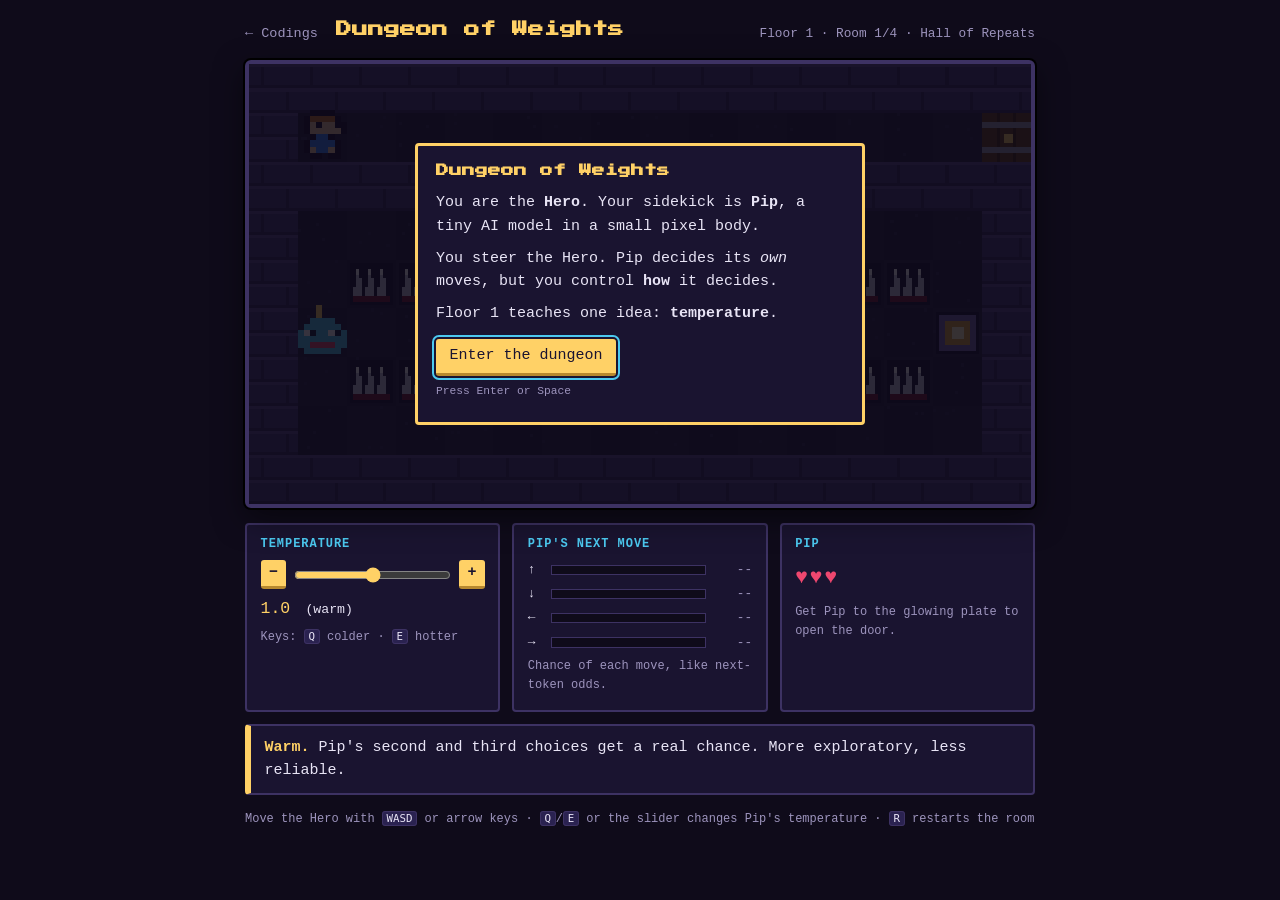
==== ai/index.html @ 31b7919a "add Dungeon of Weights, a pixel game teaching AI temperature (Floor 1) Co-Authored-By: Claude Sonnet" ====
<!DOCTYPE html>
<html lang="en">
<head>
    <meta charset="UTF-8">
    <meta name="viewport" content="width=device-width, initial-scale=1.0">
    <title>Dungeon of Weights — 7imbitz</title>
    <meta name="description" content="A tiny pixel dungeon crawler that teaches how AI models work. Floor 1: temperature.">
    <link rel="preconnect" href="https://fonts.googleapis.com">
    <link rel="preconnect" href="https://fonts.gstatic.com" crossorigin>
    <link href="https://fonts.googleapis.com/css2?family=Press+Start+2P&display=swap" rel="stylesheet">
    <link rel="stylesheet" href="game.css">
</head>
<body>
    <main class="wrap">
        <header class="bar">
            <a class="back" href="../docs/codings.html">&larr; Codings</a>
            <h1>Dungeon of Weights</h1>
            <p class="floor" id="floor-label">Floor 1 &middot; The Cache Cellar</p>
        </header>

        <div class="screen-wrap">
            <canvas id="screen" aria-label="Game screen"></canvas>
            <div class="overlay" id="overlay" hidden>
                <div class="card" role="dialog" aria-modal="true" aria-labelledby="ov-title">
                    <h2 id="ov-title"></h2>
                    <div id="ov-text"></div>
                    <div class="card-actions">
                        <button id="ov-btn" type="button"></button>
                        <a id="ov-link" href="../docs/codings.html" hidden>Back to Codings</a>
                    </div>
                    <p class="card-hint" id="ov-hint">Press Enter</p>
                </div>
            </div>
        </div>

        <section class="hud" aria-label="Controls and status">
            <div class="panel">
                <h3>Temperature</h3>
                <div class="dial">
                    <button type="button" id="t-down" aria-label="Lower temperature">&minus;</button>
                    <input type="range" id="temp" min="0" max="2" step="0.1" value="1" aria-label="Temperature">
                    <button type="button" id="t-up" aria-label="Raise temperature">+</button>
                </div>
                <p class="dial-value"><span id="t-value">1.0</span> <span id="t-label"></span></p>
                <p class="small">Keys: <kbd>Q</kbd> colder &middot; <kbd>E</kbd> hotter</p>
            </div>

            <div class="panel">
                <h3>Pip's next move</h3>
                <div class="bars" id="bars"></div>
                <p class="small">Chance of each move, like next-token odds.</p>
            </div>

            <div class="panel">
                <h3>Pip</h3>
                <p class="hp" id="hp" aria-live="polite"></p>
                <p class="small" id="objective"></p>
            </div>
        </section>

        <section class="note" id="note" aria-live="polite"></section>

        <div class="dpad" aria-label="Touch controls">
            <button type="button" data-dx="0" data-dy="-1" aria-label="Up">&uarr;</button>
            <button type="button" data-dx="-1" data-dy="0" aria-label="Left">&larr;</button>
            <button type="button" data-dx="0" data-dy="1" aria-label="Down">&darr;</button>
            <button type="button" data-dx="1" data-dy="0" aria-label="Right">&rarr;</button>
        </div>

        <p class="keys">Move the Hero with <kbd>WASD</kbd> or arrow keys &middot; <kbd>Q</kbd>/<kbd>E</kbd> or the slider changes Pip's temperature &middot; <kbd>R</kbd> restarts the room</p>
    </main>

    <script src="logic.js"></script>
    <script src="game.js"></script>
</body>
</html>
---- ai/game.css ----
:root {
    --bg: #0f0b1a;
    --panel: #1a1430;
    --panel-border: #3d3263;
    --text: #e8e4f5;
    --muted: #9d94bd;
    --accent: #ffd166;
    --cyan: #4cc9f0;
    --red: #ef476f;
    --green: #06d6a0;
}

* { box-sizing: border-box; }

body {
    margin: 0;
    background: var(--bg);
    color: var(--text);
    font-family: "SFMono-Regular", Consolas, "Liberation Mono", Menlo, monospace;
    font-size: 15px;
    line-height: 1.55;
}

.wrap {
    max-width: 820px;
    margin: 0 auto;
    padding: 1.2em 1em 3em;
}

.bar {
    display: flex;
    flex-wrap: wrap;
    align-items: baseline;
    gap: 0.4em 1.2em;
    margin-bottom: 1em;
}

.bar h1 {
    font-family: "Press Start 2P", monospace;
    font-size: 1.05em;
    margin: 0;
    color: var(--accent);
    flex: 1 1 auto;
    line-height: 1.5;
}

.back { color: var(--muted); text-decoration: none; font-size: 0.9em; }
.back:hover { color: var(--cyan); text-decoration: underline; }
.floor { margin: 0; color: var(--muted); font-size: 0.85em; }

/* ---------- screen ---------- */
.screen-wrap {
    position: relative;
    border: 4px solid var(--panel-border);
    border-radius: 6px;
    background: #000;
    box-shadow: 0 0 0 2px #000, 0 10px 30px rgba(0, 0, 0, 0.5);
}

#screen {
    display: block;
    width: 100%;
    height: auto;
    aspect-ratio: 16 / 9;
    image-rendering: pixelated;
    image-rendering: crisp-edges;
    image-rendering: pixelated;
}

.overlay {
    position: absolute;
    inset: 0;
    display: flex;
    align-items: center;
    justify-content: center;
    padding: 0.8em;
    background: rgba(10, 7, 20, 0.82);
}

.overlay[hidden] { display: none; }

.card {
    max-width: 30em;
    max-height: 100%;
    overflow-y: auto;
    background: var(--panel);
    border: 3px solid var(--accent);
    border-radius: 4px;
    padding: 1em 1.2em;
}

.card h2 {
    font-family: "Press Start 2P", monospace;
    font-size: 0.85em;
    line-height: 1.6;
    color: var(--accent);
    margin: 0 0 0.8em;
}

.card p { margin: 0.6em 0; }
.card .tip { color: var(--cyan); }

.card-actions {
    display: flex;
    align-items: center;
    gap: 1em;
    margin-top: 0.9em;
}

.card-actions a { color: var(--muted); font-size: 0.9em; }
.card-actions a:hover { color: var(--cyan); }
.card-actions a[hidden] { display: none; }
.card-hint { margin: 0.5em 0 0; font-size: 0.75em; color: var(--muted); }

button {
    font: inherit;
    color: #1a1430;
    background: var(--accent);
    border: 0;
    border-bottom: 3px solid #b8892f;
    border-radius: 3px;
    padding: 0.35em 0.9em;
    cursor: pointer;
}

button:hover { background: #ffe08f; }
button:active { transform: translateY(2px); border-bottom-width: 1px; }
button:focus-visible, input:focus-visible, a:focus-visible { outline: 2px solid var(--cyan); outline-offset: 2px; }

/* ---------- HUD ---------- */
.hud {
    display: grid;
    grid-template-columns: repeat(3, 1fr);
    gap: 0.8em;
    margin-top: 1em;
}

.panel {
    background: var(--panel);
    border: 2px solid var(--panel-border);
    border-radius: 4px;
    padding: 0.7em 0.9em;
}

.panel h3 {
    margin: 0 0 0.5em;
    font-size: 0.8em;
    text-transform: uppercase;
    letter-spacing: 0.08em;
    color: var(--cyan);
}

.panel p { margin: 0.4em 0; }
.small { font-size: 0.8em; color: var(--muted); }

.dial { display: flex; align-items: center; gap: 0.4em; }
.dial button { padding: 0.1em 0.55em; font-weight: bold; }
.dial input[type="range"] { flex: 1; min-width: 0; accent-color: var(--accent); }
.dial-value { font-size: 1.1em; color: var(--accent); }
.dial-value #t-label { font-size: 0.8em; color: var(--text); margin-left: 0.4em; }

kbd {
    background: #2a2250;
    border: 1px solid var(--panel-border);
    border-radius: 3px;
    padding: 0 0.35em;
    font-size: 0.9em;
    color: var(--text);
}

.bars { display: grid; gap: 0.3em; }

.bar-row {
    display: grid;
    grid-template-columns: 1.4em 1fr 3.2em;
    align-items: center;
    gap: 0.4em;
    font-size: 0.85em;
}

.bar-track {
    height: 0.8em;
    background: #0f0b1a;
    border: 1px solid var(--panel-border);
}

.bar-fill {
    height: 100%;
    width: 0;
    background: var(--cyan);
    transition: width 0.15s;
}

.bar-row.wall .bar-fill { background: #6b6290; }
.bar-row.spike .bar-fill { background: var(--red); }
.bar-row.best .bar-fill { background: var(--green); }
.bar-row .pct { text-align: right; color: var(--muted); }
.bar-row .tag { grid-column: 2 / 4; font-size: 0.7em; color: var(--muted); margin-top: -0.2em; }

.hp { font-size: 1.4em; color: var(--red); margin: 0.2em 0; letter-spacing: 0.1em; }

.note {
    margin-top: 0.8em;
    min-height: 4.6em;
    background: var(--panel);
    border: 2px solid var(--panel-border);
    border-left: 6px solid var(--accent);
    border-radius: 4px;
    padding: 0.7em 0.9em;
}

.note.good { border-left-color: var(--green); }
.note.bad { border-left-color: var(--red); }
.note strong { color: var(--accent); }

.keys { color: var(--muted); font-size: 0.8em; margin-top: 1.2em; }

/* touch d-pad: only shown on devices without hover */
.dpad {
    display: none;
    grid-template-columns: repeat(3, 3.2em);
    grid-template-areas: ". up ." "left down right";
    gap: 0.4em;
    justify-content: center;
    margin-top: 1em;
}

.dpad button { padding: 0.7em 0; font-size: 1.1em; }
.dpad button[aria-label="Up"] { grid-area: up; }
.dpad button[aria-label="Left"] { grid-area: left; }
.dpad button[aria-label="Down"] { grid-area: down; }
.dpad button[aria-label="Right"] { grid-area: right; }

@media (hover: none) {
    .dpad { display: grid; }
}

@media (max-width: 640px) {
    .hud { grid-template-columns: 1fr; }
    body { font-size: 14px; }
}
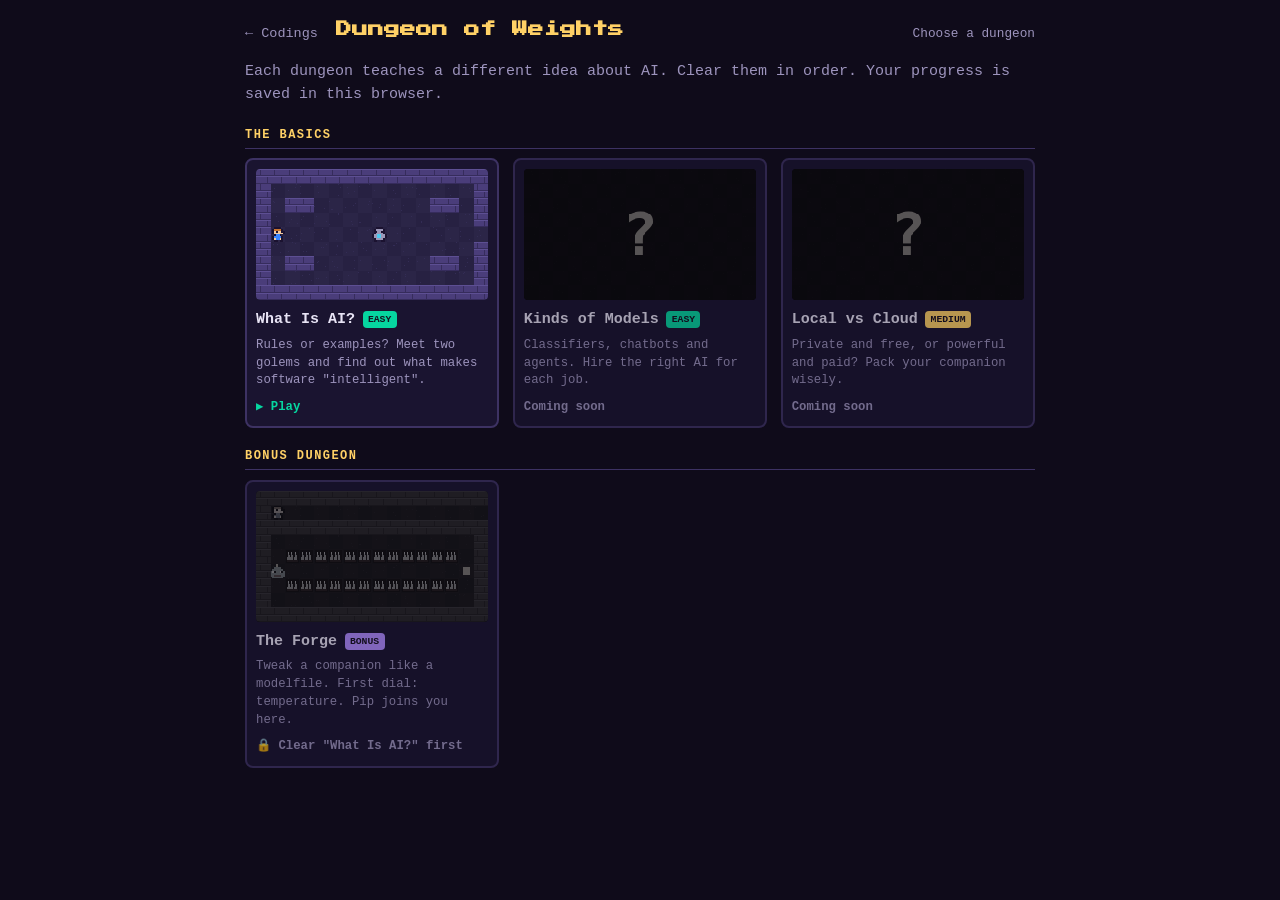
==== commit b9226c5c: "add dungeon hub and What Is AI? dungeon; move temperature floor to bonus Forge Co-Authored-By: Claud" ====
--- a/ai/index.html
+++ b/ai/index.html
@@ -4,7 +4,7 @@
     <meta charset="UTF-8">
     <meta name="viewport" content="width=device-width, initial-scale=1.0">
     <title>Dungeon of Weights — 7imbitz</title>
-    <meta name="description" content="A tiny pixel dungeon crawler that teaches how AI models work. Floor 1: temperature.">
+    <meta name="description" content="A tiny pixel dungeon crawler that teaches how AI works: what AI is, kinds of models, local vs cloud, and how to tweak a model.">
     <link rel="preconnect" href="https://fonts.googleapis.com">
     <link rel="preconnect" href="https://fonts.gstatic.com" crossorigin>
     <link href="https://fonts.googleapis.com/css2?family=Press+Start+2P&display=swap" rel="stylesheet">
@@ -13,64 +13,82 @@
 <body>
     <main class="wrap">
         <header class="bar">
-            <a class="back" href="../docs/codings.html">&larr; Codings</a>
+            <a class="back" id="back-link" href="../docs/codings.html">&larr; Codings</a>
+            <button class="back-btn" id="to-hub" type="button" hidden>&larr; Dungeons</button>
             <h1>Dungeon of Weights</h1>
-            <p class="floor" id="floor-label">Floor 1 &middot; The Cache Cellar</p>
+            <p class="floor" id="floor-label">Choose a dungeon</p>
         </header>
 
-        <div class="screen-wrap">
-            <canvas id="screen" aria-label="Game screen"></canvas>
-            <div class="overlay" id="overlay" hidden>
-                <div class="card" role="dialog" aria-modal="true" aria-labelledby="ov-title">
-                    <h2 id="ov-title"></h2>
-                    <div id="ov-text"></div>
-                    <div class="card-actions">
-                        <button id="ov-btn" type="button"></button>
-                        <a id="ov-link" href="../docs/codings.html" hidden>Back to Codings</a>
+        <!-- ================= HUB ================= -->
+        <section id="hub" class="hub" aria-label="Dungeon select">
+            <p class="hub-intro">Each dungeon teaches a different idea about AI. Clear them in order. Your progress is saved in this browser.</p>
+            <div id="hub-groups"></div>
+        </section>
+
+        <!-- ================= GAME ================= -->
+        <div id="game" hidden>
+            <div class="screen-wrap" id="screen-wrap">
+                <canvas id="screen" aria-label="Game screen"></canvas>
+                <div class="overlay" id="overlay" hidden>
+                    <div class="card" role="dialog" aria-modal="true" aria-labelledby="ov-title">
+                        <h2 id="ov-title"></h2>
+                        <div id="ov-text"></div>
+                        <div class="card-actions">
+                            <button id="ov-btn" type="button"></button>
+                        </div>
+                        <p class="card-hint" id="ov-hint">Press Enter</p>
                     </div>
-                    <p class="card-hint" id="ov-hint">Press Enter</p>
                 </div>
-            </div>
-        </div>
-
-        <section class="hud" aria-label="Controls and status">
-            <div class="panel">
-                <h3>Temperature</h3>
-                <div class="dial">
-                    <button type="button" id="t-down" aria-label="Lower temperature">&minus;</button>
-                    <input type="range" id="temp" min="0" max="2" step="0.1" value="1" aria-label="Temperature">
-                    <button type="button" id="t-up" aria-label="Raise temperature">+</button>
-                </div>
-                <p class="dial-value"><span id="t-value">1.0</span> <span id="t-label"></span></p>
-                <p class="small">Keys: <kbd>Q</kbd> colder &middot; <kbd>E</kbd> hotter</p>
+                <div class="puzzle" id="puzzle" hidden></div>
             </div>
 
-            <div class="panel">
-                <h3>Pip's next move</h3>
-                <div class="bars" id="bars"></div>
-                <p class="small">Chance of each move, like next-token odds.</p>
+            <section class="hud" id="hud" aria-label="Controls and status">
+                <div class="panel" id="panel-dial">
+                    <h3>Temperature</h3>
+                    <div class="dial">
+                        <button type="button" id="t-down" aria-label="Lower temperature">&minus;</button>
+                        <input type="range" id="temp" min="0" max="2" step="0.1" value="0" aria-label="Temperature">
+                        <button type="button" id="t-up" aria-label="Raise temperature">+</button>
+                    </div>
+                    <p class="dial-value"><span id="t-value">0.0</span> <span id="t-label"></span></p>
+                    <p class="small">Keys: <kbd>Q</kbd> colder &middot; <kbd>E</kbd> hotter</p>
+                </div>
+
+                <div class="panel" id="panel-bars">
+                    <h3>Pip's next move</h3>
+                    <div class="bars" id="bars"></div>
+                    <p class="small">Chance of each move, like next-token odds.</p>
+                </div>
+
+                <div class="panel" id="panel-pip">
+                    <h3 id="pip-title">Pip</h3>
+                    <p class="hp" id="hp" aria-live="polite"></p>
+                    <p class="small" id="objective"></p>
+                </div>
+            </section>
+
+            <section class="note" id="note" aria-live="polite"></section>
+
+            <section class="panel log-panel" id="log-panel" aria-label="Pip's decision log">
+                <h3>Why Pip chose that</h3>
+                <ol class="log" id="log"></ol>
+                <p class="small">Each line shows the chance Pip had of picking that move and how it ranked. Low temperature means mostly 1st choices. High temperature means more 2nd to 4th.</p>
+            </section>
+
+            <div class="dpad" aria-label="Touch controls">
+                <button type="button" data-dx="0" data-dy="-1" aria-label="Up">&uarr;</button>
+                <button type="button" data-dx="-1" data-dy="0" aria-label="Left">&larr;</button>
+                <button type="button" data-dx="0" data-dy="1" aria-label="Down">&darr;</button>
+                <button type="button" data-dx="1" data-dy="0" aria-label="Right">&rarr;</button>
             </div>
 
-            <div class="panel">
-                <h3>Pip</h3>
-                <p class="hp" id="hp" aria-live="polite"></p>
-                <p class="small" id="objective"></p>
-            </div>
-        </section>
-
-        <section class="note" id="note" aria-live="polite"></section>
-
-        <div class="dpad" aria-label="Touch controls">
-            <button type="button" data-dx="0" data-dy="-1" aria-label="Up">&uarr;</button>
-            <button type="button" data-dx="-1" data-dy="0" aria-label="Left">&larr;</button>
-            <button type="button" data-dx="0" data-dy="1" aria-label="Down">&darr;</button>
-            <button type="button" data-dx="1" data-dy="0" aria-label="Right">&rarr;</button>
+            <p class="keys">Move the Hero with <kbd>WASD</kbd> or arrow keys &middot; walk into a golem to challenge it<span id="keys-dial"> &middot; <kbd>Q</kbd>/<kbd>E</kbd> or the slider changes Pip's temperature</span> &middot; <kbd>R</kbd> restarts the room</p>
         </div>
-
-        <p class="keys">Move the Hero with <kbd>WASD</kbd> or arrow keys &middot; <kbd>Q</kbd>/<kbd>E</kbd> or the slider changes Pip's temperature &middot; <kbd>R</kbd> restarts the room</p>
     </main>
 
     <script src="logic.js"></script>
+    <script src="puzzles.js"></script>
+    <script src="puzzle-ui.js"></script>
     <script src="game.js"></script>
 </body>
 </html>
--- a/ai/game.css
+++ b/ai/game.css
@@ -99,6 +99,8 @@
 
 .card p { margin: 0.6em 0; }
 .card .tip { color: var(--cyan); }
+.card b { color: var(--accent); }
+.card i { color: var(--cyan); font-style: normal; font-weight: bold; }
 
 .card-actions {
     display: flex;
@@ -213,7 +215,221 @@
 .note.bad { border-left-color: var(--red); }
 .note strong { color: var(--accent); }
 
+.log-panel { margin-top: 0.8em; }
+
+.log {
+    list-style: none;
+    margin: 0.2em 0 0.6em;
+    padding: 0;
+    font-size: 0.85em;
+}
+
+.log li {
+    margin: 0;
+    padding: 0.15em 0.5em;
+    border-left: 4px solid var(--panel-border);
+    color: var(--muted);
+}
+
+.log li:nth-child(odd) { background: rgba(255, 255, 255, 0.03); }
+.log li.top { border-left-color: var(--green); color: var(--text); }
+.log li.alt { border-left-color: var(--accent); color: var(--text); }
+.log li.bad { border-left-color: var(--red); color: var(--text); }
+.log li.empty { border-left-color: transparent; }
+
 .keys { color: var(--muted); font-size: 0.8em; margin-top: 1.2em; }
+
+/* ---------- header extras ---------- */
+.back-btn {
+    background: transparent;
+    color: var(--muted);
+    border: 1px solid var(--panel-border);
+    border-bottom-width: 1px;
+    padding: 0.1em 0.7em;
+    font-size: 0.85em;
+}
+.back-btn:hover { background: #2a2250; color: var(--text); }
+.back-btn[hidden], .back[hidden] { display: none; }
+
+/* ---------- dungeon hub ---------- */
+.hub[hidden] { display: none; }
+.hub-intro { color: var(--muted); margin: 0 0 1.2em; }
+
+.group-title {
+    font-size: 0.8em;
+    letter-spacing: 0.12em;
+    text-transform: uppercase;
+    color: var(--accent);
+    border-bottom: 1px solid var(--panel-border);
+    padding-bottom: 0.3em;
+    margin: 1.6em 0 0.8em;
+}
+
+.cards {
+    display: grid;
+    grid-template-columns: repeat(auto-fill, minmax(230px, 1fr));
+    gap: 0.9em;
+}
+
+.dcard {
+    display: flex;
+    flex-direction: column;
+    text-align: left;
+    gap: 0.35em;
+    padding: 0.6em;
+    color: var(--text);
+    background: var(--panel);
+    border: 2px solid var(--panel-border);
+    border-bottom-width: 2px;
+    border-radius: 8px;
+    cursor: pointer;
+    font: inherit;
+}
+
+.dcard:hover:not(:disabled) { border-color: var(--accent); background: #211a3d; transform: translateY(-2px); }
+.dcard:active:not(:disabled) { transform: translateY(0); border-bottom-width: 2px; }
+.dcard:disabled { cursor: not-allowed; opacity: 0.7; }
+
+.dcard .thumb {
+    width: 100%;
+    height: auto;
+    aspect-ratio: 16 / 9;
+    margin: 0 0 0.2em;
+    border-radius: 4px;
+    image-rendering: pixelated;
+    background: #000;
+}
+
+.dcard.is-locked .thumb, .dcard.is-soon .thumb { filter: grayscale(0.9) brightness(0.55); }
+
+.dcard h3 { margin: 0; font-size: 1em; letter-spacing: 0; text-transform: none; color: var(--text); display: flex; align-items: center; gap: 0.5em; flex-wrap: wrap; }
+.dcard .blurb { margin: 0; font-size: 0.82em; color: var(--muted); line-height: 1.45; }
+.dcard .status { margin: 0.2em 0 0; font-size: 0.82em; font-weight: bold; }
+.status.cleared { color: var(--accent); }
+.status.ready { color: var(--green); }
+.status.locked, .status.soon { color: var(--muted); }
+
+.badge {
+    font-size: 0.65em;
+    font-weight: bold;
+    padding: 0.1em 0.55em;
+    border-radius: 4px;
+    text-transform: uppercase;
+    color: #14101f;
+}
+.badge.easy { background: var(--green); }
+.badge.medium { background: var(--accent); }
+.badge.hard { background: var(--red); color: #fff; }
+.badge.bonus { background: #b18cff; }
+
+/* ---------- puzzle panel (replaces the canvas while open) ---------- */
+.screen-wrap.puzzle-open #screen { display: none; }
+.puzzle[hidden] { display: none; }
+
+.puzzle {
+    background: var(--panel);
+    padding: 1em;
+    max-height: 80vh;
+    overflow-y: auto;
+}
+
+.puz-head { display: flex; align-items: center; justify-content: space-between; gap: 1em; }
+.puz-head h2 { font-family: "Press Start 2P", monospace; font-size: 0.85em; line-height: 1.6; color: var(--accent); margin: 0; }
+.puz-intro { margin: 0.6em 0 1em; color: var(--text); font-size: 0.92em; }
+.puz-intro b { color: var(--accent); }
+
+.puz-grid { display: grid; grid-template-columns: 1fr 1fr; gap: 1.2em; }
+.puz-col h3 { margin: 0 0 0.5em; font-size: 0.8em; text-transform: uppercase; letter-spacing: 0.08em; color: var(--cyan); }
+
+.ghost {
+    background: transparent;
+    color: var(--text);
+    border: 1px solid var(--panel-border);
+    border-bottom-width: 1px;
+    padding: 0.2em 0.7em;
+}
+.ghost:hover:not(:disabled) { background: #2a2250; }
+.ghost.small { padding: 0 0.5em; }
+button:disabled { opacity: 0.45; cursor: not-allowed; }
+
+button.go {
+    background: var(--green);
+    border-bottom-color: #04936f;
+    margin: 0.6em 0;
+}
+button.go:hover:not(:disabled) { background: #3ee8bf; }
+
+.cr-grid { display: grid; grid-template-columns: repeat(auto-fill, minmax(64px, 1fr)); gap: 0.4em; }
+.cr-grid.small { grid-template-columns: repeat(auto-fill, minmax(52px, 1fr)); margin: 0.6em 0; }
+
+.cr {
+    display: flex;
+    flex-direction: column;
+    align-items: center;
+    gap: 0.15em;
+    padding: 0.3em 0.2em;
+    background: #120d22;
+    border: 2px solid var(--panel-border);
+    border-radius: 6px;
+    color: var(--text);
+    font: inherit;
+    cursor: default;
+}
+button.cr { cursor: pointer; border-bottom-width: 2px; }
+button.cr:hover { border-color: var(--accent); background: #2a2250; }
+button.cr.picked:hover { background: #352b66; }
+.cr.picked { border-color: var(--accent); background: #2a2250; }
+.cr.ok { border-color: var(--green); }
+.cr.wrong { border-color: var(--red); background: #2a1020; }
+.cr-canvas { width: 44px; height: 44px; margin: 0; image-rendering: pixelated; }
+.cr-note { font-size: 0.65em; color: var(--muted); }
+.cr.wrong .cr-note { color: var(--red); }
+.cr.ok .cr-note { color: var(--green); }
+
+.chip { font-size: 0.62em; font-weight: bold; padding: 0 0.4em; border-radius: 3px; text-transform: uppercase; color: #14101f; }
+.chip-bad { background: var(--red); color: #fff; }
+.chip-ok { background: var(--green); }
+
+.rules-list { display: grid; gap: 0.5em; margin-bottom: 0.6em; }
+.rule-row { display: flex; flex-wrap: wrap; align-items: center; gap: 0.4em; font-size: 0.88em; }
+.rule-row select {
+    font: inherit;
+    background: #120d22;
+    color: var(--text);
+    border: 1px solid var(--panel-border);
+    border-radius: 3px;
+    padding: 0.15em 0.3em;
+}
+.rule-row .then { color: var(--red); font-weight: bold; }
+.rule-actions { display: flex; align-items: center; gap: 0.6em; flex-wrap: wrap; margin: 0.4em 0; }
+
+.puz-result { margin-top: 0.8em; }
+.puz-result p { margin: 0.5em 0; }
+.score { font-weight: bold; font-size: 1.05em; }
+.score.good { color: var(--green); }
+.score.bad { color: var(--red); }
+.compare { background: #120d22; border-left: 4px solid var(--accent); padding: 0.5em 0.7em; font-size: 0.88em; }
+.attempts { margin: 0.4em 0; padding-left: 1.2em; font-size: 0.85em; color: var(--muted); }
+
+.weights { display: grid; gap: 0.25em; margin: 0.4em 0; }
+.w-row { display: grid; grid-template-columns: 4.5em 1fr 3em; align-items: center; gap: 0.5em; font-size: 0.85em; }
+.w-track { height: 0.8em; background: #0f0b1a; border: 1px solid var(--panel-border); }
+.w-fill { height: 100%; }
+.w-fill.pos { background: var(--green); }
+.w-fill.neg { background: var(--red); }
+.w-val { text-align: right; color: var(--muted); }
+
+.quiz { display: grid; gap: 0.6em; }
+.q { background: #120d22; border: 2px solid var(--panel-border); border-radius: 6px; padding: 0.6em 0.8em; }
+.q.ok { border-color: var(--green); }
+.q.wrong { border-color: var(--red); }
+.q-text { margin: 0 0 0.4em; }
+.q-btns { display: flex; gap: 0.5em; flex-wrap: wrap; }
+.q-why { margin: 0.5em 0 0; font-size: 0.85em; color: var(--muted); }
+
+/* HUD variant for dungeons without Pip */
+.hud.solo { grid-template-columns: 1fr; }
+[hidden] { display: none !important; }
 
 /* touch d-pad: only shown on devices without hover */
 .dpad {
@@ -237,5 +453,6 @@
 
 @media (max-width: 640px) {
     .hud { grid-template-columns: 1fr; }
+    .puz-grid { grid-template-columns: 1fr; }
     body { font-size: 14px; }
 }
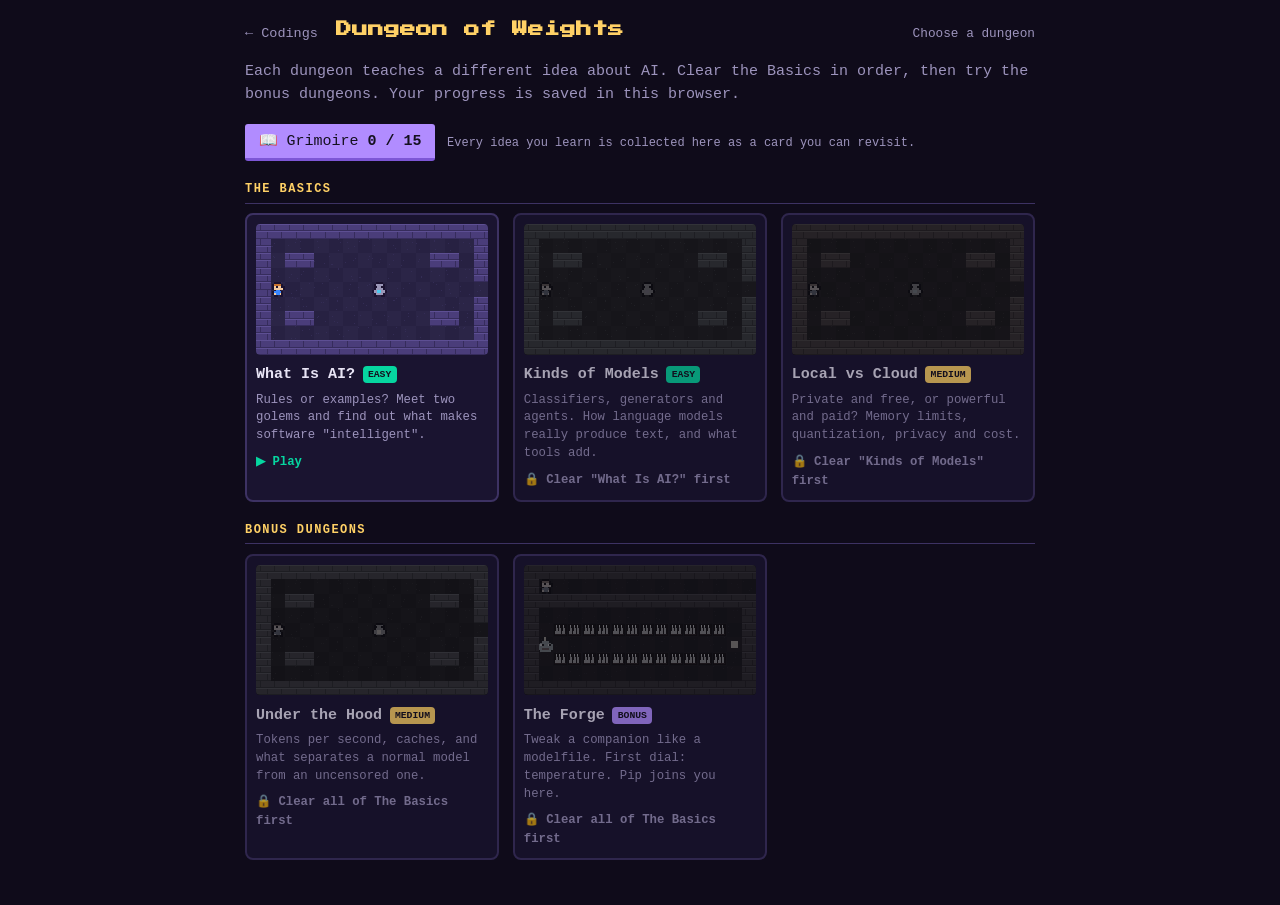
==== commit 279e1c53: "add Grimoire of collected lesson cards; move Under the Hood and Forge to bonus dungeons Co-Authored-" ====
--- a/ai/index.html
+++ b/ai/index.html
@@ -21,8 +21,18 @@
 
         <!-- ================= HUB ================= -->
         <section id="hub" class="hub" aria-label="Dungeon select">
-            <p class="hub-intro">Each dungeon teaches a different idea about AI. Clear them in order. Your progress is saved in this browser.</p>
+            <p class="hub-intro">Each dungeon teaches a different idea about AI. Clear the Basics in order, then try the bonus dungeons. Your progress is saved in this browser.</p>
+            <div class="hub-tools">
+                <button class="grim-btn" id="open-grimoire" type="button">&#128214; Grimoire <span id="grim-count"></span></button>
+                <span class="small">Every idea you learn is collected here as a card you can revisit.</span>
+            </div>
             <div id="hub-groups"></div>
+        </section>
+
+        <!-- ================= GRIMOIRE ================= -->
+        <section id="grimoire" class="hub" aria-label="Grimoire" hidden>
+            <p class="hub-intro" id="grim-intro"></p>
+            <div id="grimoire-list"></div>
         </section>
 
         <!-- ================= GAME ================= -->
--- a/ai/game.css
+++ b/ai/game.css
@@ -322,6 +322,38 @@
 .badge.hard { background: var(--red); color: #fff; }
 .badge.bonus { background: #b18cff; }
 
+/* ---------- grimoire ---------- */
+.hub-tools { display: flex; align-items: center; flex-wrap: wrap; gap: 0.8em; margin: 0 0 0.4em; }
+.grim-btn { background: #b18cff; border-bottom-color: #7d57d6; color: #14101f; }
+.grim-btn:hover { background: #c7a8ff; }
+.grim-btn span { font-weight: bold; }
+
+.gcards { display: grid; gap: 0.5em; }
+
+.gcard {
+    background: var(--panel);
+    border: 2px solid var(--panel-border);
+    border-left: 6px solid #b18cff;
+    border-radius: 6px;
+    padding: 0.5em 0.8em;
+}
+.gcard[open] { background: #211a3d; }
+.gcard summary { cursor: pointer; list-style: none; display: grid; gap: 0.1em; }
+.gcard summary::-webkit-details-marker { display: none; }
+.gcard summary::before { content: "\25B8"; color: #b18cff; margin-right: 0.4em; }
+.gcard[open] summary::before { content: "\25BE"; }
+.gcard summary { display: block; }
+.g-title { font-weight: bold; color: var(--text); }
+.g-where { font-size: 0.75em; color: var(--muted); margin-left: 0.6em; }
+.g-line { display: block; font-size: 0.85em; color: var(--accent); margin: 0.15em 0 0 1.1em; }
+.gcard .g-body { margin-top: 0.5em; font-size: 0.9em; }
+.gcard .g-body p { margin: 0.5em 0; }
+.gcard .g-body b { color: var(--accent); }
+.gcard .g-body i { color: var(--cyan); font-style: normal; font-weight: bold; }
+
+.gcard.locked { border-left-color: var(--panel-border); opacity: 0.65; }
+.gcard.locked .g-title { color: var(--muted); }
+
 /* ---------- puzzle panel (replaces the canvas while open) ---------- */
 .screen-wrap.puzzle-open #screen { display: none; }
 .puzzle[hidden] { display: none; }
@@ -427,6 +459,96 @@
 .q-btns { display: flex; gap: 0.5em; flex-wrap: wrap; }
 .q-why { margin: 0.5em 0 0; font-size: 0.85em; color: var(--muted); }
 
+.q-why.ok { color: var(--green); }
+.q-why.wrong { color: var(--red); }
+
+.legend { list-style: none; margin: 0 0 0.8em; padding: 0.5em 0.8em; background: #120d22; border-left: 4px solid var(--cyan); font-size: 0.85em; display: grid; gap: 0.2em; }
+.legend b { color: var(--cyan); }
+
+/* Token Mill */
+.tok-stage { margin: 0.4em 0 0.8em; }
+.tok-text { font-size: 1.15em; background: #120d22; border: 2px solid var(--panel-border); border-radius: 6px; padding: 0.7em 0.9em; margin: 0.5em 0; word-break: break-word; }
+.tok-text.done { border-color: var(--accent); }
+.tok-cursor { color: var(--accent); animation: blink 1s steps(2, start) infinite; }
+@keyframes blink { to { visibility: hidden; } }
+.tok-opts { display: grid; gap: 0.4em; }
+button.tok {
+    display: grid;
+    grid-template-columns: 6em 1fr 3em;
+    align-items: center;
+    gap: 0.6em;
+    text-align: left;
+    background: #120d22;
+    color: var(--text);
+    border: 2px solid var(--panel-border);
+    border-bottom-width: 2px;
+    border-radius: 6px;
+    padding: 0.35em 0.6em;
+    font: inherit;
+}
+button.tok:hover { border-color: var(--accent); background: #2a2250; }
+.tok-label { font-weight: bold; color: var(--accent); }
+.tok-track { height: 0.8em; background: #0f0b1a; border: 1px solid var(--panel-border); }
+.tok-fill { height: 100%; width: 0; background: var(--cyan); }
+.tok-pct { text-align: right; color: var(--muted); }
+.tok-quiz { margin-top: 0.6em; }
+
+/* Agent's Workshop */
+.agent-board { display: grid; gap: 0.6em; margin-bottom: 0.4em; }
+.tool-row { display: flex; flex-wrap: wrap; gap: 0.4em; }
+button.tool.on { background: var(--cyan); color: #14101f; border-color: var(--cyan); }
+button.tool.on:hover:not(:disabled) { background: #79dcf6; }
+
+/* Packing Room */
+.pack-grid { display: grid; grid-template-columns: repeat(auto-fill, minmax(180px, 1fr)); gap: 0.5em; }
+button.pack {
+    display: grid;
+    gap: 0.2em;
+    text-align: left;
+    background: #120d22;
+    color: var(--text);
+    border: 2px solid var(--panel-border);
+    border-bottom-width: 2px;
+    border-radius: 6px;
+    padding: 0.5em 0.6em;
+    font: inherit;
+}
+button.pack:hover { border-color: var(--accent); background: #2a2250; }
+button.pack.nofit { opacity: 0.55; }
+.pack-name { font-weight: bold; }
+.pack-gb { color: var(--accent); font-size: 0.9em; }
+
+/* Toll Booth */
+.toll { background: #120d22; border: 2px solid var(--panel-border); border-radius: 6px; padding: 0.7em 0.9em; }
+.toll-n { margin: 0 0 0.3em; font-size: 1.1em; color: var(--accent); }
+.toll input[type="range"] { width: 100%; accent-color: var(--accent); }
+.toll-row { grid-template-columns: 3.5em 1fr 3.5em; margin: 0.3em 0; }
+
+/* Cache Vault */
+.cache-list { display: grid; gap: 0.4em; margin: 0.4em 0; }
+.cache-row {
+    display: grid;
+    grid-template-columns: 1fr auto auto;
+    grid-template-areas: "name tag btns" "note tag btns";
+    align-items: center;
+    column-gap: 0.7em;
+    padding: 0.4em 0.7em;
+    background: #120d22;
+    border: 2px solid var(--panel-border);
+    border-left-width: 6px;
+    border-radius: 6px;
+}
+.cache-row.hit { border-left-color: var(--green); }
+.cache-row.miss { border-left-color: var(--red); }
+.cache-name { grid-area: name; font-weight: bold; }
+.cache-row .small { grid-area: note; }
+.cache-tag { grid-area: tag; font-size: 0.75em; font-weight: bold; text-transform: uppercase; }
+.cache-row.hit .cache-tag { color: var(--green); }
+.cache-row.miss .cache-tag { color: var(--red); }
+.cache-btns { grid-area: btns; display: flex; gap: 0.3em; }
+.cache-bar { grid-template-columns: 4.5em 1fr 3em; }
+.cache-meter .score { margin: 0.3em 0 0.6em; }
+
 /* HUD variant for dungeons without Pip */
 .hud.solo { grid-template-columns: 1fr; }
 [hidden] { display: none !important; }
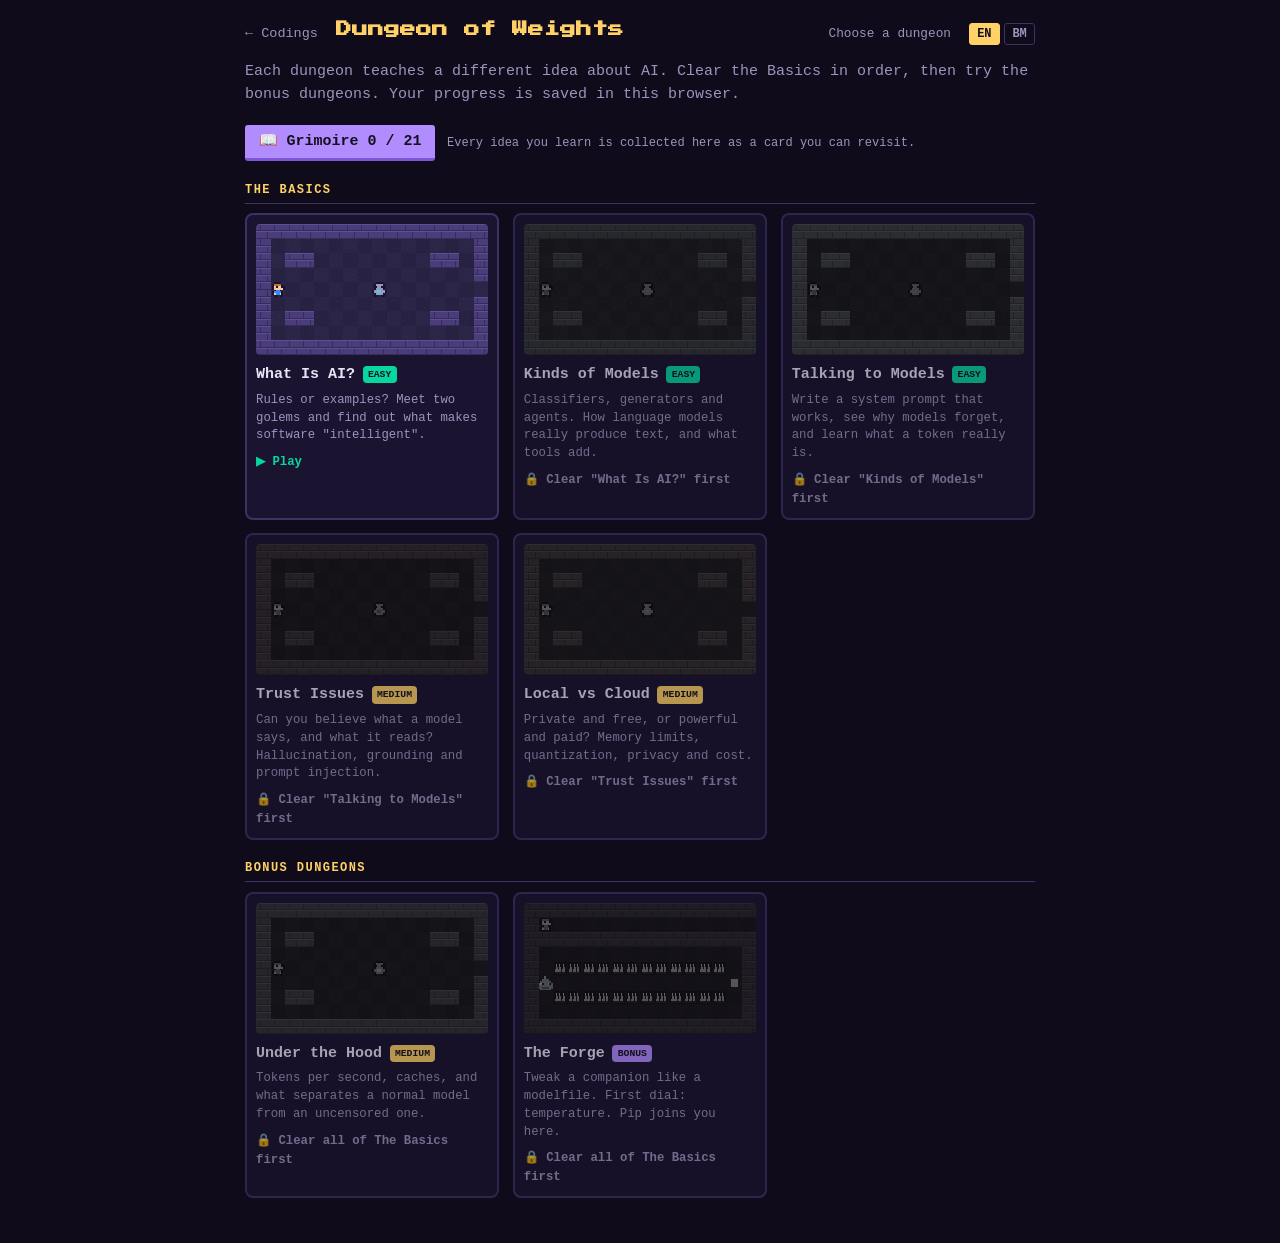
==== commit f4660ebe: "add Bahasa Malaysia translation with an EN/BM switch Adds i18n.js (English text is the key), lang-bm" ====
--- a/ai/index.html
+++ b/ai/index.html
@@ -13,18 +13,22 @@
 <body>
     <main class="wrap">
         <header class="bar">
-            <a class="back" id="back-link" href="../docs/codings.html">&larr; Codings</a>
-            <button class="back-btn" id="to-hub" type="button" hidden>&larr; Dungeons</button>
+            <a class="back" id="back-link" href="../docs/codings.html" data-t="← Codings">&larr; Codings</a>
+            <button class="back-btn" id="to-hub" type="button" data-t="← Dungeons" hidden>&larr; Dungeons</button>
             <h1>Dungeon of Weights</h1>
             <p class="floor" id="floor-label">Choose a dungeon</p>
+            <div class="lang" role="group" aria-label="Language" data-t-aria="Language">
+                <button class="lang-btn" id="lang-en" type="button" aria-label="English">EN</button>
+                <button class="lang-btn" id="lang-bm" type="button" aria-label="Bahasa Malaysia">BM</button>
+            </div>
         </header>
 
         <!-- ================= HUB ================= -->
         <section id="hub" class="hub" aria-label="Dungeon select">
-            <p class="hub-intro">Each dungeon teaches a different idea about AI. Clear the Basics in order, then try the bonus dungeons. Your progress is saved in this browser.</p>
+            <p class="hub-intro" data-t="Each dungeon teaches a different idea about AI. Clear the Basics in order, then try the bonus dungeons. Your progress is saved in this browser.">Each dungeon teaches a different idea about AI. Clear the Basics in order, then try the bonus dungeons. Your progress is saved in this browser.</p>
             <div class="hub-tools">
-                <button class="grim-btn" id="open-grimoire" type="button">&#128214; Grimoire <span id="grim-count"></span></button>
-                <span class="small">Every idea you learn is collected here as a card you can revisit.</span>
+                <button class="grim-btn" id="open-grimoire" type="button">&#128214; <span data-t="Grimoire">Grimoire</span> <span id="grim-count"></span></button>
+                <span class="small" data-t="Every idea you learn is collected here as a card you can revisit.">Every idea you learn is collected here as a card you can revisit.</span>
             </div>
             <div id="hub-groups"></div>
         </section>
@@ -38,7 +42,7 @@
         <!-- ================= GAME ================= -->
         <div id="game" hidden>
             <div class="screen-wrap" id="screen-wrap">
-                <canvas id="screen" aria-label="Game screen"></canvas>
+                <canvas id="screen" aria-label="Game screen" data-t-aria="Game screen"></canvas>
                 <div class="overlay" id="overlay" hidden>
                     <div class="card" role="dialog" aria-modal="true" aria-labelledby="ov-title">
                         <h2 id="ov-title"></h2>
@@ -52,22 +56,22 @@
                 <div class="puzzle" id="puzzle" hidden></div>
             </div>
 
-            <section class="hud" id="hud" aria-label="Controls and status">
+            <section class="hud" id="hud" aria-label="Controls and status" data-t-aria="Controls and status">
                 <div class="panel" id="panel-dial">
-                    <h3>Temperature</h3>
+                    <h3 data-t="Temperature">Temperature</h3>
                     <div class="dial">
-                        <button type="button" id="t-down" aria-label="Lower temperature">&minus;</button>
-                        <input type="range" id="temp" min="0" max="2" step="0.1" value="0" aria-label="Temperature">
-                        <button type="button" id="t-up" aria-label="Raise temperature">+</button>
+                        <button type="button" id="t-down" aria-label="Lower temperature" data-t-aria="Lower temperature">&minus;</button>
+                        <input type="range" id="temp" min="0" max="2" step="0.1" value="0" aria-label="Temperature" data-t-aria="Temperature">
+                        <button type="button" id="t-up" aria-label="Raise temperature" data-t-aria="Raise temperature">+</button>
                     </div>
                     <p class="dial-value"><span id="t-value">0.0</span> <span id="t-label"></span></p>
-                    <p class="small">Keys: <kbd>Q</kbd> colder &middot; <kbd>E</kbd> hotter</p>
+                    <p class="small" data-t-html="Keys: &lt;kbd&gt;Q&lt;/kbd&gt; colder · &lt;kbd&gt;E&lt;/kbd&gt; hotter">Keys: <kbd>Q</kbd> colder &middot; <kbd>E</kbd> hotter</p>
                 </div>
 
                 <div class="panel" id="panel-bars">
-                    <h3>Pip's next move</h3>
+                    <h3 data-t="Pip's next move">Pip's next move</h3>
                     <div class="bars" id="bars"></div>
-                    <p class="small">Chance of each move, like next-token odds.</p>
+                    <p class="small" data-t="Chance of each move, like next-token odds.">Chance of each move, like next-token odds.</p>
                 </div>
 
                 <div class="panel" id="panel-pip">
@@ -80,24 +84,34 @@
             <section class="note" id="note" aria-live="polite"></section>
 
             <section class="panel log-panel" id="log-panel" aria-label="Pip's decision log">
-                <h3>Why Pip chose that</h3>
+                <h3 data-t="Why Pip chose that">Why Pip chose that</h3>
                 <ol class="log" id="log"></ol>
-                <p class="small">Each line shows the chance Pip had of picking that move and how it ranked. Low temperature means mostly 1st choices. High temperature means more 2nd to 4th.</p>
+                <p class="small" data-t="Each line shows the chance Pip had of picking that move and how it ranked. Low temperature means mostly 1st choices. High temperature means more 2nd to 4th.">Each line shows the chance Pip had of picking that move and how it ranked. Low temperature means mostly 1st choices. High temperature means more 2nd to 4th.</p>
             </section>
 
-            <div class="dpad" aria-label="Touch controls">
-                <button type="button" data-dx="0" data-dy="-1" aria-label="Up">&uarr;</button>
-                <button type="button" data-dx="-1" data-dy="0" aria-label="Left">&larr;</button>
-                <button type="button" data-dx="0" data-dy="1" aria-label="Down">&darr;</button>
-                <button type="button" data-dx="1" data-dy="0" aria-label="Right">&rarr;</button>
+            <div class="dpad" aria-label="Touch controls" data-t-aria="Touch controls">
+                <button type="button" data-dx="0" data-dy="-1" aria-label="Up" data-t-aria="Up">&uarr;</button>
+                <button type="button" data-dx="-1" data-dy="0" aria-label="Left" data-t-aria="Left">&larr;</button>
+                <button type="button" data-dx="0" data-dy="1" aria-label="Down" data-t-aria="Down">&darr;</button>
+                <button type="button" data-dx="1" data-dy="0" aria-label="Right" data-t-aria="Right">&rarr;</button>
             </div>
 
-            <p class="keys">Move the Hero with <kbd>WASD</kbd> or arrow keys &middot; walk into a golem to challenge it<span id="keys-dial"> &middot; <kbd>Q</kbd>/<kbd>E</kbd> or the slider changes Pip's temperature</span> &middot; <kbd>R</kbd> restarts the room</p>
+            <p class="keys"><span data-t-html="Move the Hero with &lt;kbd&gt;WASD&lt;/kbd&gt; or arrow keys">Move the Hero with <kbd>WASD</kbd> or arrow keys</span> &middot; <span data-t="walk into a golem to challenge it">walk into a golem to challenge it</span><span id="keys-dial"> &middot; <span data-t-html="&lt;kbd&gt;Q&lt;/kbd&gt;/&lt;kbd&gt;E&lt;/kbd&gt; or the slider changes Pip's temperature"><kbd>Q</kbd>/<kbd>E</kbd> or the slider changes Pip's temperature</span></span> &middot; <span data-t-html="&lt;kbd&gt;R&lt;/kbd&gt; restarts the room"><kbd>R</kbd> restarts the room</span></p>
         </div>
     </main>
 
+    <script src="i18n.js"></script>
+    <script>
+        // Load the Bahasa Malaysia dictionary only when that language is selected.
+        (function () {
+            try {
+                if (localStorage.getItem('dungeon-of-weights.lang') === 'bm') { document.write('<script src="lang-bm.js"><\/script>'); }
+            } catch (e) { /* storage blocked: English */ }
+        })();
+    </script>
     <script src="logic.js"></script>
     <script src="puzzles.js"></script>
+    <script src="content.js"></script>
     <script src="puzzle-ui.js"></script>
     <script src="game.js"></script>
 </body>
--- a/ai/game.css
+++ b/ai/game.css
@@ -250,6 +250,20 @@
 }
 .back-btn:hover { background: #2a2250; color: var(--text); }
 .back-btn[hidden], .back[hidden] { display: none; }
+
+/* ---------- language switch ---------- */
+.lang { display: flex; gap: 0.3em; margin-left: auto; }
+.lang-btn {
+    background: transparent;
+    color: var(--muted);
+    border: 1px solid var(--panel-border);
+    border-bottom-width: 1px;
+    padding: 0.05em 0.6em;
+    font-size: 0.8em;
+    font-weight: bold;
+}
+.lang-btn:hover { background: #2a2250; color: var(--text); }
+.lang-btn.on { background: var(--accent); color: #14101f; border-color: var(--accent); }
 
 /* ---------- dungeon hub ---------- */
 .hub[hidden] { display: none; }
@@ -549,6 +563,72 @@
 .cache-bar { grid-template-columns: 4.5em 1fr 3em; }
 .cache-meter .score { margin: 0.3em 0 0.6em; }
 
+/* Prompt Forge */
+.sys-cards { display: grid; gap: 0.4em; margin: 0.3em 0 0.6em; }
+button.sys-card { text-align: left; white-space: normal; padding: 0.4em 0.7em; }
+button.sys-card.on { background: var(--green); color: #14101f; border-color: var(--green); }
+button.sys-card.on:hover:not(:disabled) { background: #3ee8bf; }
+.sys-preview { background: #120d22; border: 2px solid var(--panel-border); border-left: 6px solid var(--cyan); border-radius: 6px; padding: 0.6em 0.8em; }
+.sys-text { margin: 0 0 0.4em; font-size: 0.92em; word-break: break-word; }
+.sys-reply { margin: 0.2em 0; padding-left: 0.6em; border-left: 3px solid var(--panel-border); }
+
+/* Memory Hall */
+.ctx-list { display: grid; gap: 0.4em; margin: 0.5em 0; }
+.ctx-row {
+    display: grid;
+    grid-template-columns: auto 1fr;
+    gap: 0.2em 0.6em;
+    align-items: center;
+    padding: 0.4em 0.7em;
+    background: #120d22;
+    border: 2px solid var(--panel-border);
+    border-left-width: 6px;
+    border-radius: 6px;
+}
+.ctx-row.in { border-left-color: var(--green); }
+.ctx-row.pin { border-left-color: var(--cyan); background: #14202c; }
+.ctx-row.lost { border-left-color: var(--red); opacity: 0.6; }
+.ctx-row.lost .ctx-text { text-decoration: line-through; }
+.ctx-row.gone { border-left-color: var(--panel-border); opacity: 0.45; }
+.ctx-row .small { grid-column: 2; }
+.ctx-acts { grid-column: 1 / -1; display: flex; gap: 0.3em; flex-wrap: wrap; }
+.ctx-acts button.on { background: var(--accent); color: #14101f; border-color: var(--accent); }
+.ctx-answer { background: #120d22; border: 2px solid var(--panel-border); border-radius: 6px; padding: 0.6em 0.8em; margin: 0.4em 0; }
+.ctx-answer p { margin: 0.3em 0; }
+.ctx-reply.good { color: var(--green); font-weight: bold; }
+.ctx-reply.bad { color: var(--red); font-weight: bold; }
+
+/* Token Counter */
+.tok-examples { display: grid; gap: 0.5em; margin: 0.4em 0; }
+.tok-ex { display: flex; align-items: center; flex-wrap: wrap; gap: 0.6em; background: #120d22; border: 2px solid var(--panel-border); border-radius: 6px; padding: 0.4em 0.7em; }
+.tok-ex-text { font-weight: bold; min-width: 8em; }
+.tok-chips { display: flex; gap: 0.2em; flex-wrap: wrap; }
+.tchip { padding: 0.05em 0.45em; border-radius: 3px; color: #14101f; font-weight: bold; white-space: pre; }
+.tchip.c0 { background: #4cc9f0; }
+.tchip.c1 { background: #06d6a0; }
+.tchip.c2 { background: #ffd166; }
+.tchip.c3 { background: #ff9f43; }
+.trim-list { display: grid; gap: 0.35em; margin: 0.4em 0; }
+button.trim-row { display: flex; justify-content: space-between; gap: 0.8em; text-align: left; white-space: normal; padding: 0.4em 0.7em; }
+button.trim-row.on { border-color: var(--green); }
+button.trim-row.off { opacity: 0.5; text-decoration: line-through; }
+
+/* Trust Issues */
+.ledger { display: grid; gap: 0.5em; margin: 0.4em 0; }
+.ledger-row { display: grid; gap: 0.4em; }
+.ledger-tags { display: flex; gap: 0.35em; flex-wrap: wrap; }
+.chip-tag { background: #2a2250; color: var(--cyan); border: 1px solid var(--panel-border); }
+.chip-stakes-high { background: var(--red); color: #fff; }
+.chip-stakes-medium { background: var(--accent); }
+.chip-stakes-low { background: var(--green); }
+.ledger-row button.on { background: var(--cyan); color: #14101f; border-color: var(--cyan); }
+.ledger-row button.on:hover:not(:disabled) { background: #79dcf6; }
+.doc-list { display: grid; gap: 0.4em; margin: 0.4em 0; }
+button.doc { display: grid; gap: 0.15em; text-align: left; white-space: normal; padding: 0.45em 0.7em; }
+.doc-name { font-weight: bold; }
+.q.maybe { border-color: var(--accent); }
+.q.maybe .q-why { color: var(--accent); }
+
 /* HUD variant for dungeons without Pip */
 .hud.solo { grid-template-columns: 1fr; }
 [hidden] { display: none !important; }
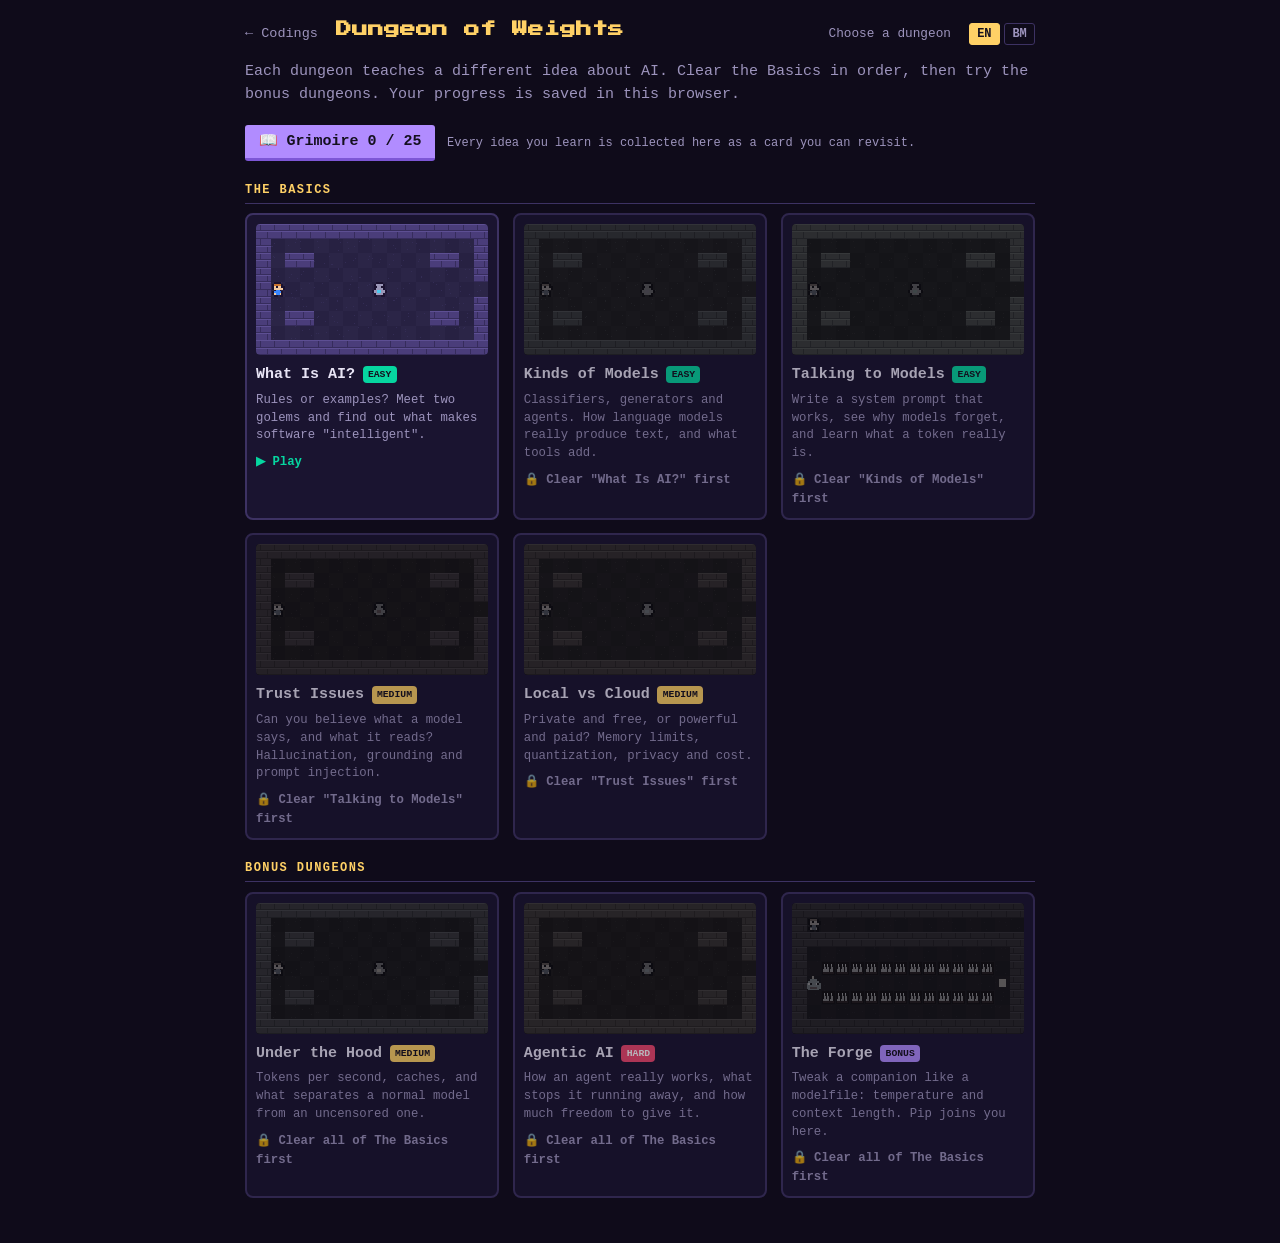
==== commit 1edc4806: "extend the Forge with num_ctx: two memory rooms, a context-length dial with a memory meter, EN and B" ====
--- a/ai/index.html
+++ b/ai/index.html
@@ -79,6 +79,20 @@
                     <p class="hp" id="hp" aria-live="polite"></p>
                     <p class="small" id="objective"></p>
                 </div>
+
+                <div class="panel wide" id="panel-ctx" hidden>
+                    <h3 data-t="Context length (num_ctx)">Context length (num_ctx)</h3>
+                    <div class="dial">
+                        <button type="button" id="ctx-down" aria-label="Shorter context" data-t-aria="Shorter context">&minus;</button>
+                        <input type="range" id="ctx-slider" min="0" max="5" step="1" value="1" aria-label="Context length" data-t-aria="Context length">
+                        <button type="button" id="ctx-up" aria-label="Longer context" data-t-aria="Longer context">+</button>
+                    </div>
+                    <p class="dial-value"><span id="ctx-value">8 tokens</span></p>
+                    <div class="w-row ctx-mem"><span class="w-name" data-t="Memory">Memory</span><div class="w-track"><div class="w-fill pos" id="ctx-fill"></div></div><span class="w-val" id="ctx-vram"></span></div>
+                    <p class="ctx-state" id="ctx-state" aria-live="polite"></p>
+                    <p class="small" data-t="A longer context remembers more but needs more memory (VRAM). Changing it reloads the model, so Pip starts again.">A longer context remembers more but needs more memory (VRAM). Changing it reloads the model, so Pip starts again.</p>
+                    <p class="small" data-t-html="Keys: &lt;kbd&gt;Z&lt;/kbd&gt; shorter · &lt;kbd&gt;C&lt;/kbd&gt; longer">Keys: <kbd>Z</kbd> shorter &middot; <kbd>C</kbd> longer</p>
+                </div>
             </section>
 
             <section class="note" id="note" aria-live="polite"></section>
--- a/ai/game.css
+++ b/ai/game.css
@@ -629,6 +629,13 @@
 .q.maybe { border-color: var(--accent); }
 .q.maybe .q-why { color: var(--accent); }
 
+/* Context length panel (memory rooms) */
+.panel.wide { grid-column: 1 / -1; }
+.ctx-mem { grid-template-columns: 4.5em 1fr 13em; margin: 0.4em 0; }
+.ctx-state { margin: 0.4em 0; font-weight: bold; min-height: 1.4em; }
+.ctx-state.good { color: var(--green); }
+.ctx-state.bad { color: var(--red); }
+
 /* HUD variant for dungeons without Pip */
 .hud.solo { grid-template-columns: 1fr; }
 [hidden] { display: none !important; }
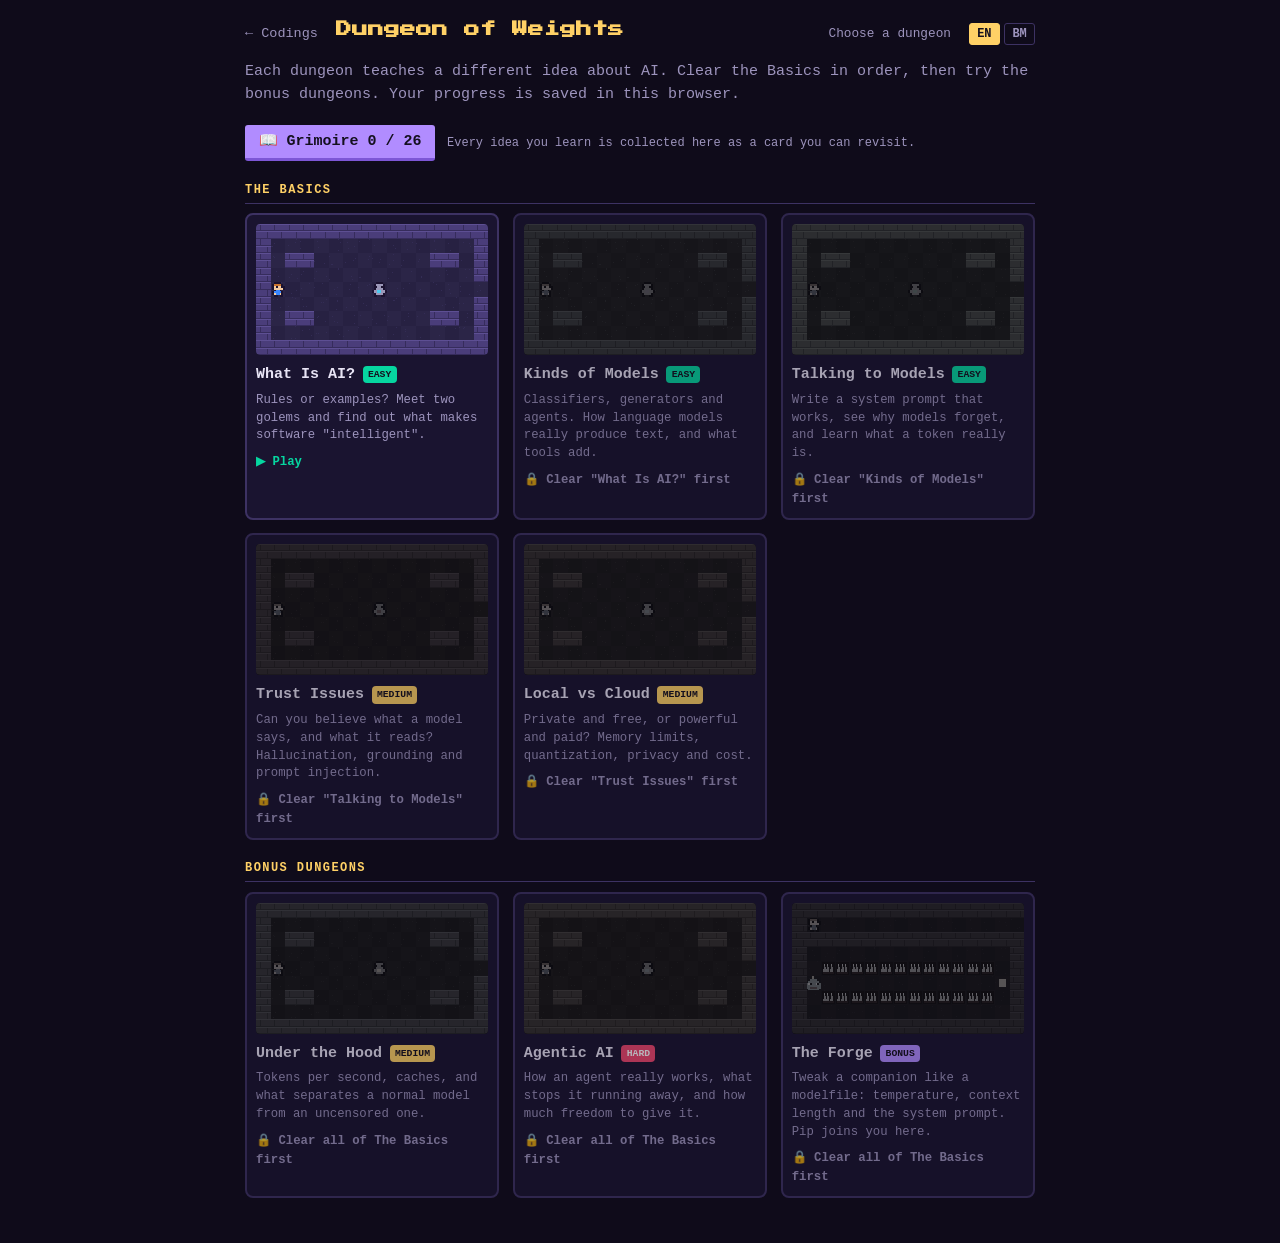
==== commit cbb5d91f: "add the system prompt dial to the Forge: Rule Room and Two Dangers rooms, rule cards with a SYSTEM p" ====
--- a/ai/index.html
+++ b/ai/index.html
@@ -93,6 +93,14 @@
                     <p class="small" data-t="A longer context remembers more but needs more memory (VRAM). Changing it reloads the model, so Pip starts again.">A longer context remembers more but needs more memory (VRAM). Changing it reloads the model, so Pip starts again.</p>
                     <p class="small" data-t-html="Keys: &lt;kbd&gt;Z&lt;/kbd&gt; shorter · &lt;kbd&gt;C&lt;/kbd&gt; longer">Keys: <kbd>Z</kbd> shorter &middot; <kbd>C</kbd> longer</p>
                 </div>
+                <div class="panel wide" id="panel-sys" hidden>
+                    <h3 data-t="System prompt (SYSTEM)">System prompt (SYSTEM)</h3>
+                    <p class="small" data-t="Click a rule to add it to Pip's system prompt, or press its number. Changing the prompt restarts Pip.">Click a rule to add it to Pip's system prompt, or press its number. Changing the prompt restarts Pip.</p>
+                    <div class="rule-cards" id="sys-cards"></div>
+                    <pre class="rule-preview" id="sys-preview"></pre>
+                    <p class="ctx-state" id="sys-state" aria-live="polite"></p>
+                    <p class="small" data-t="Vague rules give Pip nothing to act on. Specific rules change what it does.">Vague rules give Pip nothing to act on. Specific rules change what it does.</p>
+                </div>
             </section>
 
             <section class="note" id="note" aria-live="polite"></section>
--- a/ai/game.css
+++ b/ai/game.css
@@ -665,3 +665,9 @@
     .puz-grid { grid-template-columns: 1fr; }
     body { font-size: 14px; }
 }
+
+.rule-cards { display: grid; gap: 0.35em; margin: 0.5em 0; }
+.rule-card { text-align: left; padding: 0.45em 0.7em; border: 2px solid var(--panel-border); border-radius: 6px; background: #120d22; color: var(--text); cursor: pointer; font: inherit; }
+.rule-card:hover { border-color: var(--accent); }
+.rule-card.on { background: var(--accent); color: #14101f; border-color: var(--accent); font-weight: bold; }
+.rule-preview { background: #0c0818; border: 2px solid var(--panel-border); border-radius: 6px; padding: 0.5em 0.7em; margin: 0.4em 0; color: var(--green); white-space: pre-wrap; font-size: 0.9em; }
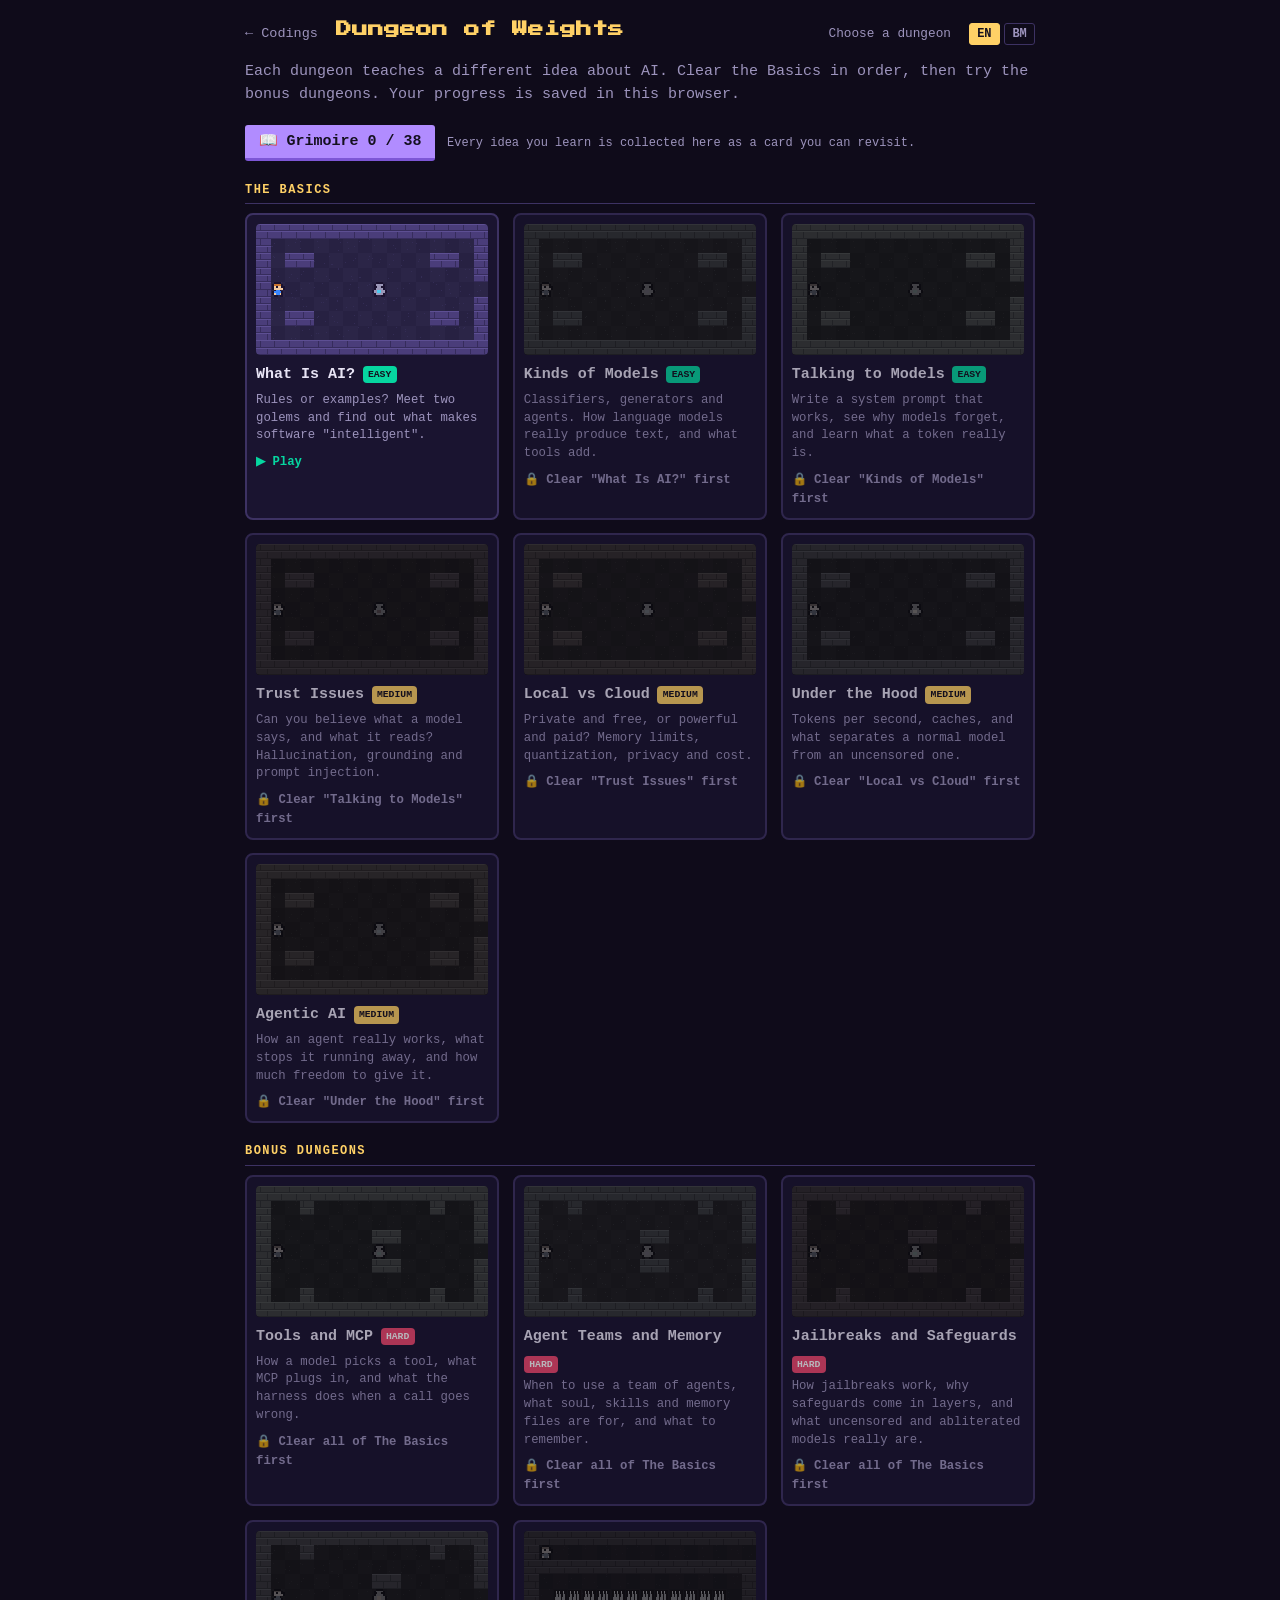
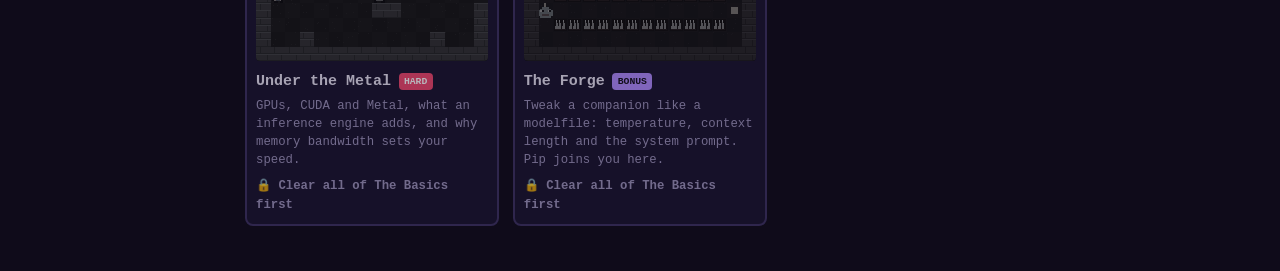
==== commit a1ebef92: "add a favicon for the /ai game page only Co-Authored-By: Claude Sonnet 5.5 <noreply@anthropic.com>" ====
--- a/ai/index.html
+++ b/ai/index.html
@@ -8,6 +8,7 @@
     <link rel="preconnect" href="https://fonts.googleapis.com">
     <link rel="preconnect" href="https://fonts.gstatic.com" crossorigin>
     <link href="https://fonts.googleapis.com/css2?family=Press+Start+2P&display=swap" rel="stylesheet">
+    <link rel="icon" href="favicon.ico" sizes="any">
     <link rel="stylesheet" href="game.css">
 </head>
 <body>
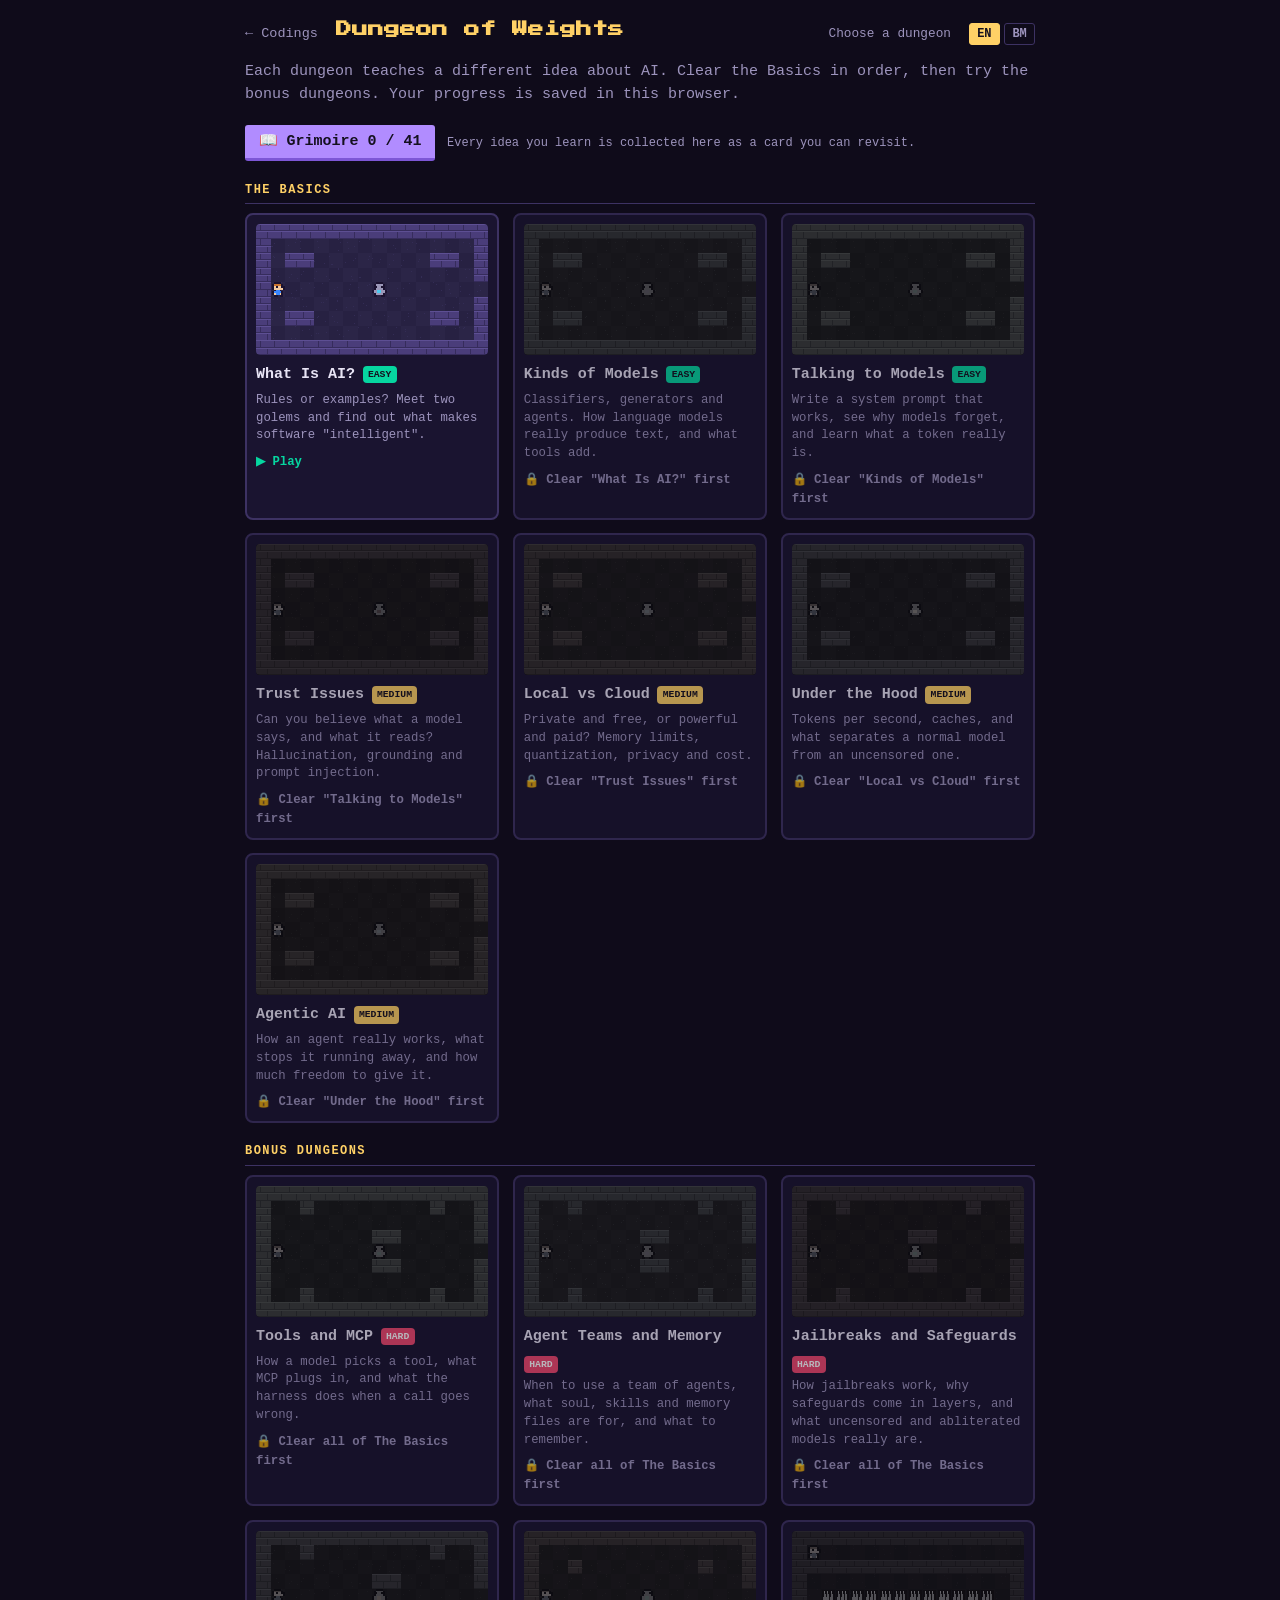
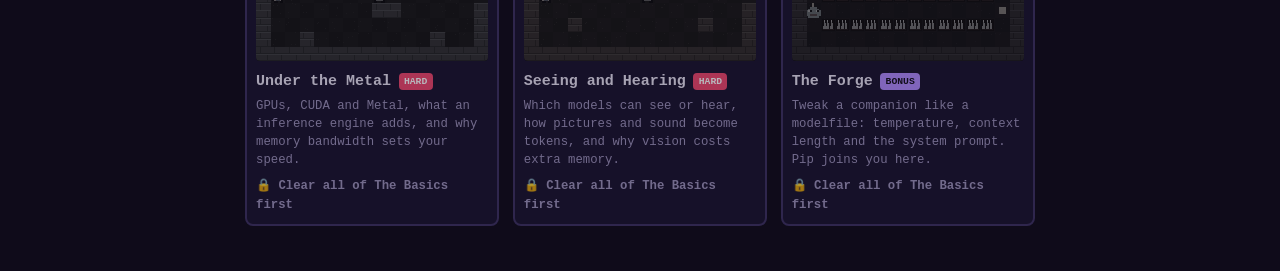
==== commit dc4927f9: "add sources and further reading to every lesson card, and a search box in the Grimoire, in English a" ====
--- a/ai/index.html
+++ b/ai/index.html
@@ -37,6 +37,14 @@
         <!-- ================= GRIMOIRE ================= -->
         <section id="grimoire" class="hub" aria-label="Grimoire" hidden>
             <p class="hub-intro" id="grim-intro"></p>
+            <div class="grim-search">
+                <label for="grim-search" data-t="Search the Grimoire">Search the Grimoire</label>
+                <div class="grim-search-row">
+                    <input type="search" id="grim-search" autocomplete="off" spellcheck="false">
+                    <button type="button" class="ghost" id="grim-clear" data-t="Clear" hidden>Clear</button>
+                </div>
+                <p class="small" id="grim-results" aria-live="polite"></p>
+            </div>
             <div id="grimoire-list"></div>
         </section>
 
--- a/ai/game.css
+++ b/ai/game.css
@@ -671,3 +671,17 @@
 .rule-card:hover { border-color: var(--accent); }
 .rule-card.on { background: var(--accent); color: #14101f; border-color: var(--accent); font-weight: bold; }
 .rule-preview { background: #0c0818; border: 2px solid var(--panel-border); border-radius: 6px; padding: 0.5em 0.7em; margin: 0.4em 0; color: var(--green); white-space: pre-wrap; font-size: 0.9em; }
+
+/* ---------- grimoire search and sources ---------- */
+.grim-search { margin: 0.6em 0 1em; }
+.grim-search label { display: block; font-size: 0.8em; color: var(--muted); margin-bottom: 0.3em; }
+.grim-search-row { display: flex; gap: 0.4em; }
+.grim-search input[type="search"] { flex: 1; min-width: 0; padding: 0.5em 0.7em; background: #120d22; color: var(--text); border: 2px solid var(--panel-border); border-radius: 6px; font: inherit; }
+.grim-search input[type="search"]:focus { outline: none; border-color: var(--accent); }
+.gcard .g-refs { margin-top: 0.8em; padding-top: 0.6em; border-top: 1px dashed var(--panel-border); }
+.gcard .g-refs-title { margin: 0 0 0.3em; font-weight: bold; color: var(--muted); font-size: 0.85em; }
+.gcard .g-refs ul { margin: 0; padding-left: 1.2em; }
+.gcard .g-refs li { margin: 0.25em 0; }
+.g-refs a, .refs-line a { color: var(--cyan); word-break: break-word; }
+.ref-src { color: var(--muted); font-size: 0.85em; }
+.refs-line { display: block; font-size: 0.8em; line-height: 1.5; color: var(--muted); }
